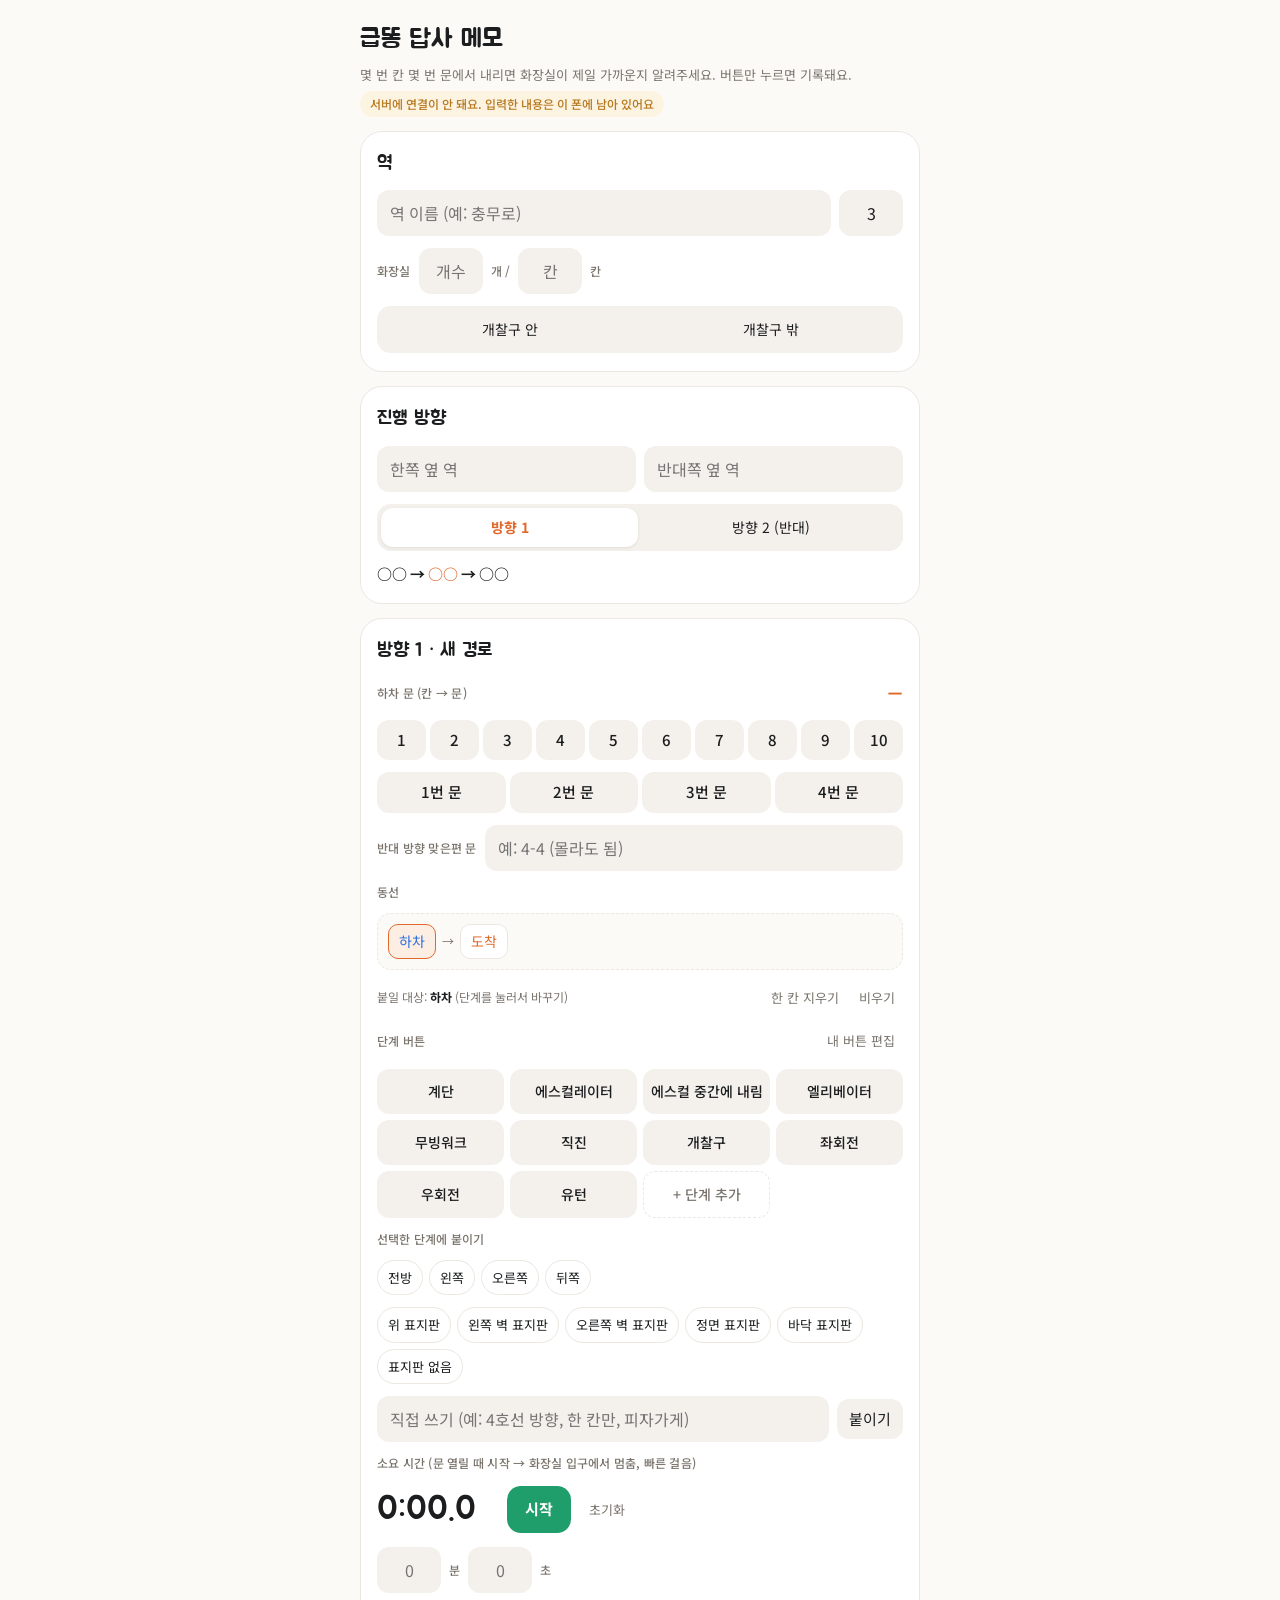
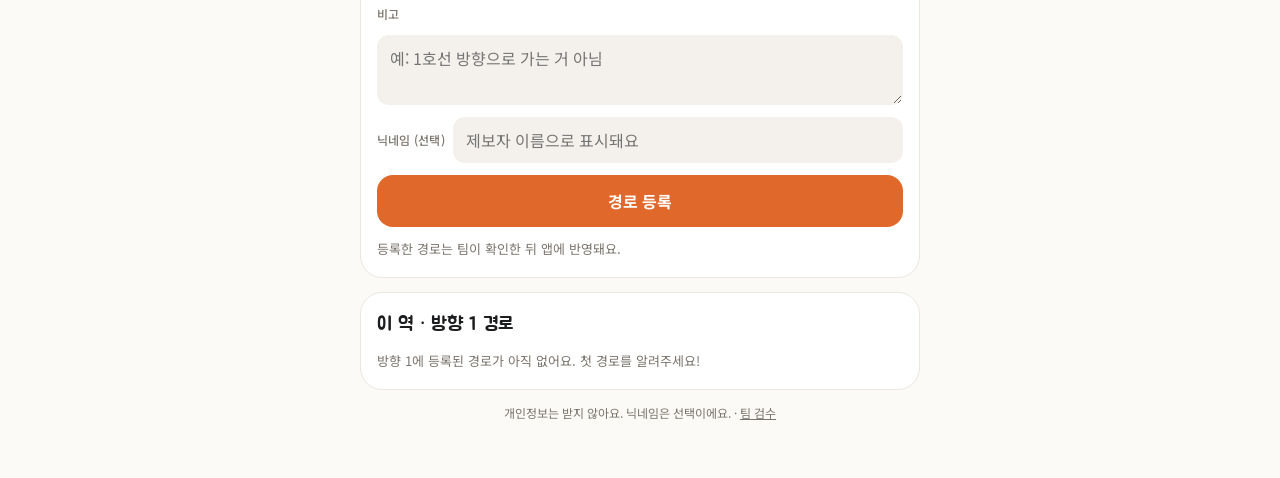
==== index.html @ c02d72fe "동선 처음·끝을 하차·도착으로 고정, 글 복사 기능 제거 Co-Authored-By: Claude Opus 5.5 <noreply@anthropic.com>" ====
<!doctype html>
<html lang="ko">
<head>
<meta charset="utf-8">
<meta name="viewport" content="width=device-width,initial-scale=1,viewport-fit=cover">
<title>급똥 답사 메모</title>
<meta name="description" content="지하철에서 몇 번 칸 몇 번 문으로 내리면 화장실이 제일 가까운지, 같이 기록해 주세요.">
<link rel="preconnect" href="https://fonts.googleapis.com">
<link rel="stylesheet" href="https://fonts.googleapis.com/css2?family=Jua&family=Noto+Sans+KR:wght@400;500;700&display=swap">
<link rel="stylesheet" href="style.css">
</head>
<body>
<div class="wrap">
  <header>
    <h1>급똥 답사 메모</h1>
    <p class="sub">몇 번 칸 몇 번 문에서 내리면 화장실이 제일 가까운지 알려주세요. 버튼만 누르면 기록돼요.</p>
    <span class="status" id="status">불러오는 중…</span>
  </header>

  <!-- 역 -->
  <section class="card">
    <h2>역</h2>
    <div class="known" id="known" hidden></div>
    <div class="row">
      <input id="station" class="grow" placeholder="역 이름 (예: 충무로)" autocomplete="off">
      <input id="line" class="num" inputmode="numeric" placeholder="호선">
    </div>
    <div class="row">
      <span class="label">화장실</span>
      <input id="toilets" class="num" inputmode="numeric" placeholder="개수">
      <span class="label">개 /</span>
      <input id="stalls" class="num" inputmode="numeric" placeholder="칸">
      <span class="label">칸</span>
    </div>
    <div class="seg" id="gate">
      <button data-v="개찰구 내부" aria-pressed="false">개찰구 안</button>
      <button data-v="개찰구 외부" aria-pressed="false">개찰구 밖</button>
    </div>
  </section>

  <!-- 방향 -->
  <section class="card">
    <h2>진행 방향</h2>
    <div class="row">
      <input id="prev" class="grow" placeholder="한쪽 옆 역" autocomplete="off">
      <input id="next" class="grow" placeholder="반대쪽 옆 역" autocomplete="off">
    </div>
    <div class="seg" id="dirSeg">
      <button data-d="0" aria-pressed="true">방향 1</button>
      <button data-d="1" aria-pressed="false">방향 2 (반대)</button>
    </div>
    <div class="dirline" id="dirLine"></div>
  </section>

  <!-- 경로 편집 -->
  <section class="card" id="editor">
    <h2 id="editorTitle">새 경로</h2>

    <div class="row between">
      <span class="label">하차 문 (칸 → 문)</span>
      <span class="door-out" id="doorOut">–</span>
    </div>
    <div class="pick" id="carPick"></div>
    <div class="pick doors" id="doorPick"></div>
    <div class="row">
      <span class="label">반대 방향 맞은편 문</span>
      <input id="opp" class="grow" placeholder="예: 4-4 (몰라도 됨)">
    </div>

    <div class="label">동선</div>
    <div class="strip" id="strip"></div>
    <div class="row between">
      <span class="target" id="target"></span>
      <span>
        <button class="ghost" id="undo">한 칸 지우기</button>
        <button class="ghost" id="clearSteps">비우기</button>
      </span>
    </div>

    <div class="row between">
      <span class="label">단계 버튼</span>
      <button class="ghost" id="editActs">내 버튼 편집</button>
    </div>
    <div class="acts" id="acts"></div>
    <div class="row" id="newActRow" hidden>
      <input id="newAct" class="grow" placeholder="새 단계 이름 (예: 환승통로, 지하상가)" maxlength="16">
      <button class="secondary" id="newActOk">추가</button>
      <button class="ghost" id="newActCancel">취소</button>
    </div>

    <div class="label">선택한 단계에 붙이기</div>
    <div class="mods" id="preMods"></div>
    <div class="mods" id="signMods"></div>
    <div class="row">
      <input id="custom" class="grow" placeholder="직접 쓰기 (예: 4호선 방향, 한 칸만, 피자가게)" maxlength="30">
      <button id="addCustom">붙이기</button>
    </div>

    <div class="label">소요 시간 (문 열릴 때 시작 → 화장실 입구에서 멈춤, 빠른 걸음)</div>
    <div class="watch">
      <span class="clock" id="clock">0:00.0</span>
      <button class="go" id="go">시작</button>
      <button class="ghost" id="resetWatch">초기화</button>
    </div>
    <div class="row">
      <input id="min" class="num" inputmode="numeric" placeholder="0"><span class="label">분</span>
      <input id="sec" class="num" inputmode="numeric" placeholder="0"><span class="label">초</span>
    </div>

    <div class="label">비고</div>
    <textarea id="note" maxlength="500" placeholder="예: 1호선 방향으로 가는 거 아님"></textarea>

    <div class="row">
      <span class="label">닉네임 (선택)</span>
      <input id="nickname" class="grow" maxlength="20" placeholder="제보자 이름으로 표시돼요">
    </div>
    <input id="website" class="hp" tabindex="-1" autocomplete="off" aria-hidden="true">

    <button class="primary" id="save">경로 등록</button>
    <p class="sub" id="saveHint">등록한 경로는 팀이 확인한 뒤 앱에 반영돼요.</p>
  </section>

  <!-- 이 역의 경로 -->
  <section class="card">
    <h2 id="savedTitle">이 역에 등록된 경로</h2>
    <div class="list" id="saved"></div>
  </section>

  <footer>
    개인정보는 받지 않아요. 닉네임은 선택이에요. · <a href="admin.html">팀 검수</a>
  </footer>
</div>
<div class="toast" id="toast" role="status"></div>

<script src="config.js"></script>
<script src="api.js"></script>
<script src="index.js"></script>
</body>
</html>
---- style.css ----
/* 밝은 단일 테마. 하차 = 파랑(시작), 도착 = 주황(끝) */
:root{
  --bg:#FBFAF7; --card:#FFFFFF; --fg:#1B1D1F; --muted:#7A746C; --line:#ECE7E0;
  --chip:#F4F1EC; --accent:#E0682A; --accent-soft:#FDEEE4; --start:#2F6FDB; --start-soft:#E8F0FD;
  --ok:#1F9D6B; --ok-soft:#E3F6EE; --warn:#B7791F; --warn-soft:#FDF3E1; --danger:#C0392B;
  --display:"Jua","Noto Sans KR",system-ui,sans-serif;
  --body:"Noto Sans KR",system-ui,-apple-system,"Apple SD Gothic Neo","Malgun Gothic",sans-serif;
  --r:22px; color-scheme:light;
}
*{box-sizing:border-box}
html{-webkit-text-size-adjust:100%}
body{margin:0;background:var(--bg);color:var(--fg);font-family:var(--body);font-size:15px;line-height:1.5;
  padding-inline:16px;padding-block:calc(16px + env(safe-area-inset-top,0px)) calc(56px + env(safe-area-inset-bottom,0px))}
[hidden]{display:none!important}
.wrap{max-width:560px;margin:0 auto;display:flex;flex-direction:column;gap:14px}
header{display:flex;flex-direction:column;gap:6px}
h1{font-family:var(--display);font-weight:400;font-size:26px;margin:4px 0 0;text-wrap:balance}
.sub{color:var(--muted);font-size:13px;margin:0}
.status{align-self:flex-start;font-size:12px;font-weight:500;border-radius:999px;padding:4px 10px;background:var(--chip);color:var(--muted)}
.status.ok{background:var(--ok-soft);color:var(--ok)}
.status.warn{background:var(--warn-soft);color:var(--warn)}
.status.team{background:var(--start-soft);color:var(--start)}
.card{background:var(--card);border:1px solid var(--line);border-radius:var(--r);padding:18px 16px;display:flex;flex-direction:column;gap:12px}
.card h2{font-family:var(--display);font-weight:400;font-size:19px;margin:0;display:flex;align-items:center;gap:8px;flex-wrap:wrap}
.label{font-size:12px;color:var(--muted);font-weight:500;letter-spacing:.02em}
.row{display:flex;gap:8px;flex-wrap:wrap;align-items:center}
.between{justify-content:space-between}
.grow{flex:1;min-width:0}
input,textarea{font:inherit;font-size:16px;color:var(--fg);background:var(--chip);border:1.5px solid transparent;border-radius:12px;
  padding:10px 12px;width:100%;min-width:0}
input:focus,textarea:focus{outline:none;border-color:var(--accent);background:var(--card)}
input.num{width:64px;text-align:center;font-variant-numeric:tabular-nums}
textarea{resize:vertical;min-height:44px}
button{font:inherit;color:var(--fg);background:var(--chip);border:0;border-radius:12px;padding:9px 12px;cursor:pointer;
  -webkit-tap-highlight-color:transparent;touch-action:manipulation}
button:focus-visible{outline:2px solid var(--accent);outline-offset:2px}
button:active{transform:scale(.97)}
button:disabled{opacity:.45;cursor:not-allowed}
.primary{background:var(--accent);color:#fff;font-weight:700;padding:14px;border-radius:16px;font-size:16px}
.secondary{background:var(--accent-soft);color:var(--accent);font-weight:700;padding:12px;border-radius:14px}
.ghost{background:transparent;color:var(--muted);padding:6px 8px;font-size:13px}
.danger{color:var(--danger);font-weight:700}
.seg{display:flex;background:var(--chip);border-radius:14px;padding:4px;gap:4px}
.seg button{flex:1;background:transparent;font-size:14px;padding:9px 6px}
.seg button[aria-pressed="true"]{background:var(--card);color:var(--accent);font-weight:700;box-shadow:0 1px 3px rgba(60,40,20,.1)}
.dirline{font-weight:700;font-size:15px}
.dirline b{color:var(--accent)}
.known{display:flex;gap:6px;overflow-x:auto;padding-bottom:2px}
.known button{flex:none;font-size:13px;padding:6px 12px;border-radius:999px;background:var(--card);border:1.5px solid var(--line)}
.known button.on{border-color:var(--accent);color:var(--accent)}
.pick{display:grid;grid-template-columns:repeat(10,1fr);gap:4px}
.pick.doors{grid-template-columns:repeat(4,1fr)}
.pick button{padding:9px 0;font-variant-numeric:tabular-nums;font-weight:500}
.pick button[aria-pressed="true"]{background:var(--accent);color:#fff}
.door-out{font-family:var(--display);font-size:30px;color:var(--accent);line-height:1;min-width:64px;text-align:right}
.strip{display:flex;flex-wrap:wrap;gap:6px;align-items:center;min-height:48px;padding:10px;background:var(--bg);border:1px dashed var(--line);border-radius:14px}
.strip .empty{color:var(--muted);font-size:13px}
.step{background:var(--card);border:1.5px solid var(--line);border-radius:10px;padding:6px 10px;font-size:14px;text-align:left}
.step[aria-pressed="true"]{border-color:var(--accent);background:var(--accent-soft)}
.step.s-start{color:var(--start)} .step.s-end{color:var(--accent)}
.step small{color:var(--accent);font-size:12px}
.arrow{color:var(--muted);font-size:12px}
.acts{display:grid;grid-template-columns:repeat(4,1fr);gap:6px}
.acts button{padding:12px 4px;font-size:14px;font-weight:500;position:relative;word-break:keep-all}
.acts .start{background:var(--start);color:#fff;font-weight:700}
.acts .end{background:var(--accent);color:#fff;font-weight:700}
.acts .custom{background:var(--card);border:1.5px solid var(--line)}
.acts .add{background:transparent;border:1.5px dashed var(--line);color:var(--muted)}
.acts .x{position:absolute;top:-6px;right:-6px;width:22px;height:22px;border-radius:50%;background:var(--fg);color:#fff;
  font-size:12px;line-height:22px;padding:0;display:none}
.acts.editing .x{display:block}
.mods{display:flex;flex-wrap:wrap;gap:6px}
.mods button{font-size:13px;padding:7px 10px;border-radius:999px;background:var(--card);border:1.5px solid var(--line)}
.mods button.on{border-color:var(--accent);color:var(--accent);background:var(--accent-soft)}
.target{font-size:12px;color:var(--muted)}
.target b{color:var(--fg)}
.watch{display:flex;align-items:center;gap:10px;flex-wrap:wrap}
.clock{font-family:var(--display);font-size:34px;font-variant-numeric:tabular-nums;min-width:120px}
.watch .go{background:var(--ok);color:#fff;font-weight:700;padding:12px 18px;border-radius:14px}
.watch .go.run{background:var(--accent)}
.list{display:flex;flex-direction:column;gap:8px}
.item{border:1.5px solid var(--line);border-radius:14px;padding:10px 12px;display:flex;gap:6px;align-items:flex-start;flex-wrap:wrap}
.item .t{flex:1;min-width:0;font-size:13px;white-space:pre-wrap;word-break:keep-all;overflow-wrap:anywhere}
.item .t strong{font-size:14px}
.item .meta{color:var(--muted);font-size:12px}
.item .actions{display:flex;gap:6px;width:100%;justify-content:flex-end}
.pill{font-size:11px;border-radius:999px;padding:2px 8px;background:var(--chip);color:var(--muted);font-weight:500}
.pill.pending{background:var(--warn-soft);color:var(--warn)}
.pill.team{background:var(--start-soft);color:var(--start)}
pre.out{margin:0;background:var(--bg);border:1px solid var(--line);border-radius:14px;padding:12px;font-family:var(--body);font-size:13px;
  white-space:pre-wrap;overflow-wrap:anywhere;max-height:320px;overflow:auto}
.stats{display:grid;grid-template-columns:repeat(3,1fr);gap:8px}
.stat{background:var(--bg);border-radius:14px;padding:10px;text-align:center}
.stat b{display:block;font-family:var(--display);font-size:24px;font-weight:400;color:var(--accent);font-variant-numeric:tabular-nums}
.stat span{font-size:12px;color:var(--muted)}
.btns{display:grid;grid-template-columns:1fr 1fr;gap:8px}
.hp{position:absolute;left:-9999px;width:1px;height:1px;opacity:0}
.toast{position:fixed;left:50%;bottom:calc(20px + env(safe-area-inset-bottom,0px));transform:translateX(-50%);
  background:var(--fg);color:#fff;padding:10px 16px;border-radius:999px;font-size:14px;opacity:0;transition:opacity .2s;pointer-events:none;max-width:90vw;text-align:center}
.toast.show{opacity:1}
footer{color:var(--muted);font-size:12px;text-align:center}
footer a{color:var(--muted)}
@media (max-width:380px){.acts{grid-template-columns:repeat(3,1fr)}.pick{grid-template-columns:repeat(5,1fr)}}
@media (prefers-reduced-motion: reduce){*{transition:none!important}button:active{transform:none}}
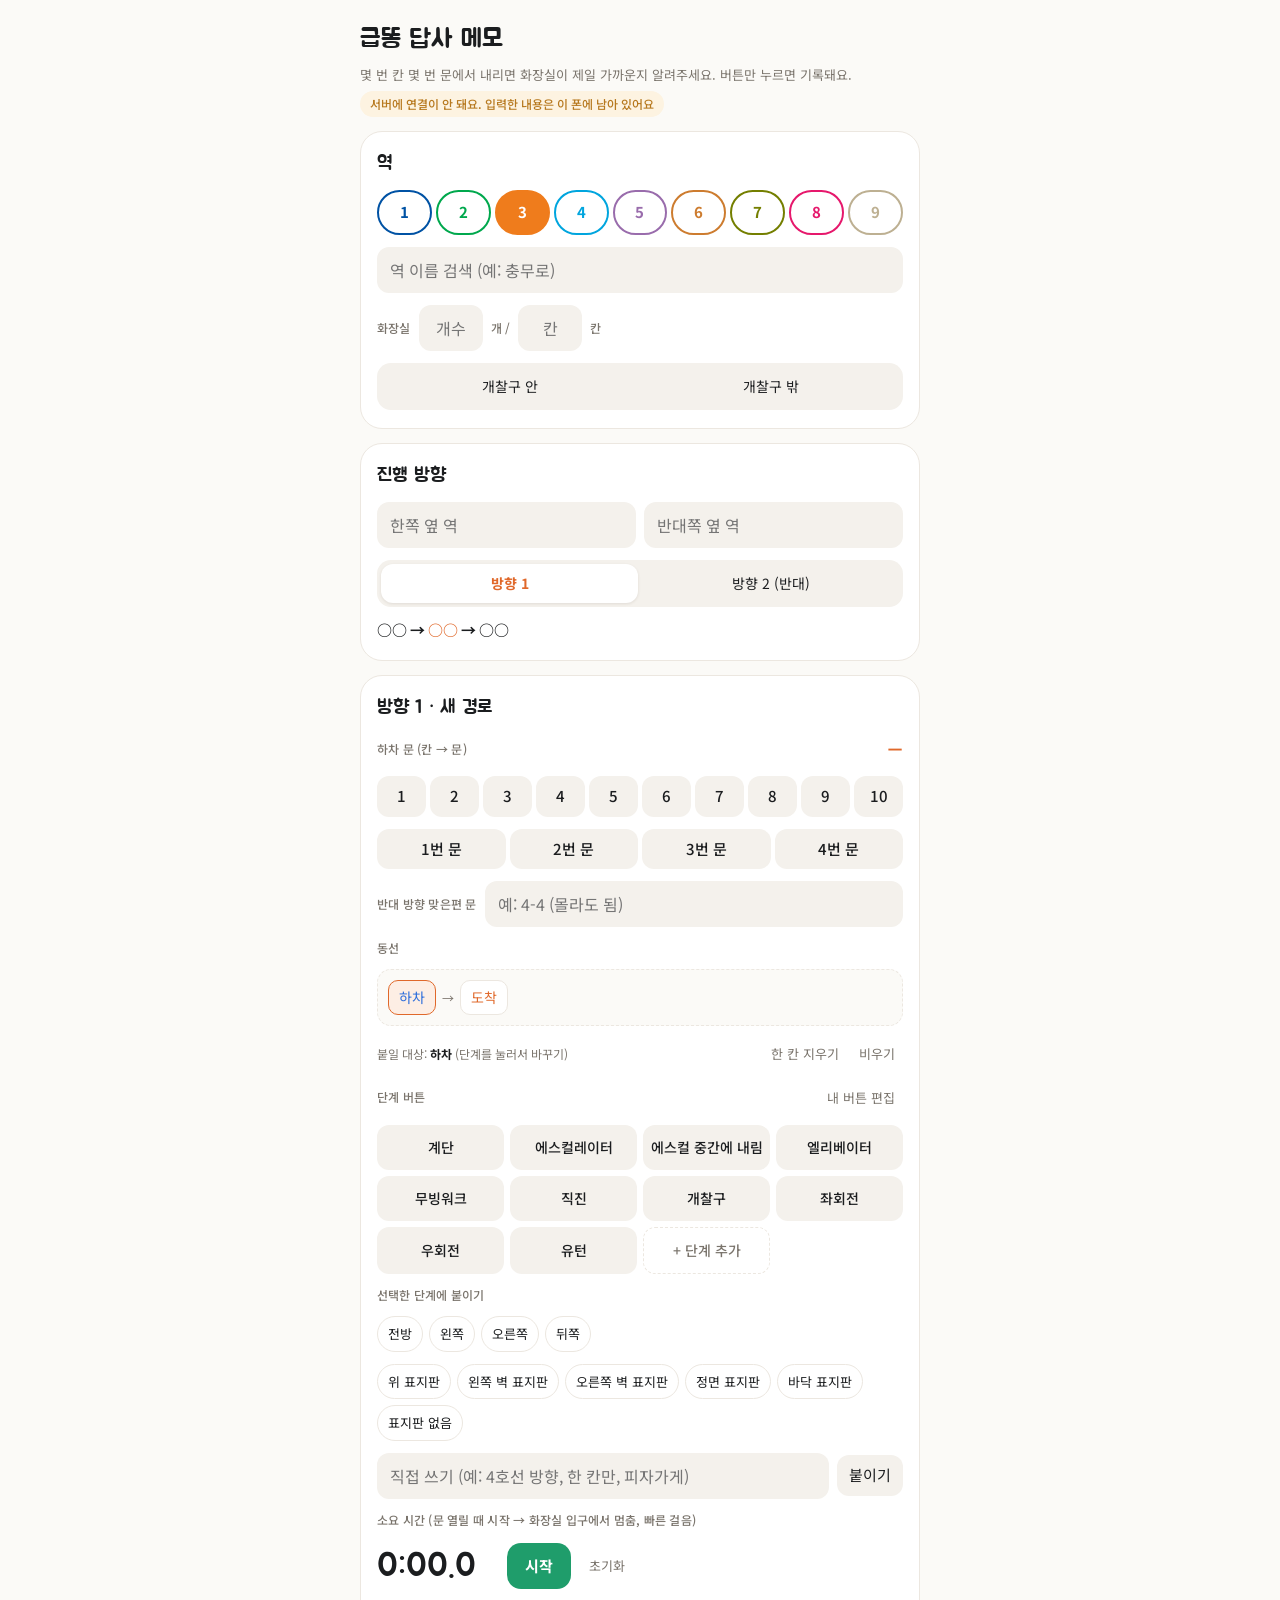
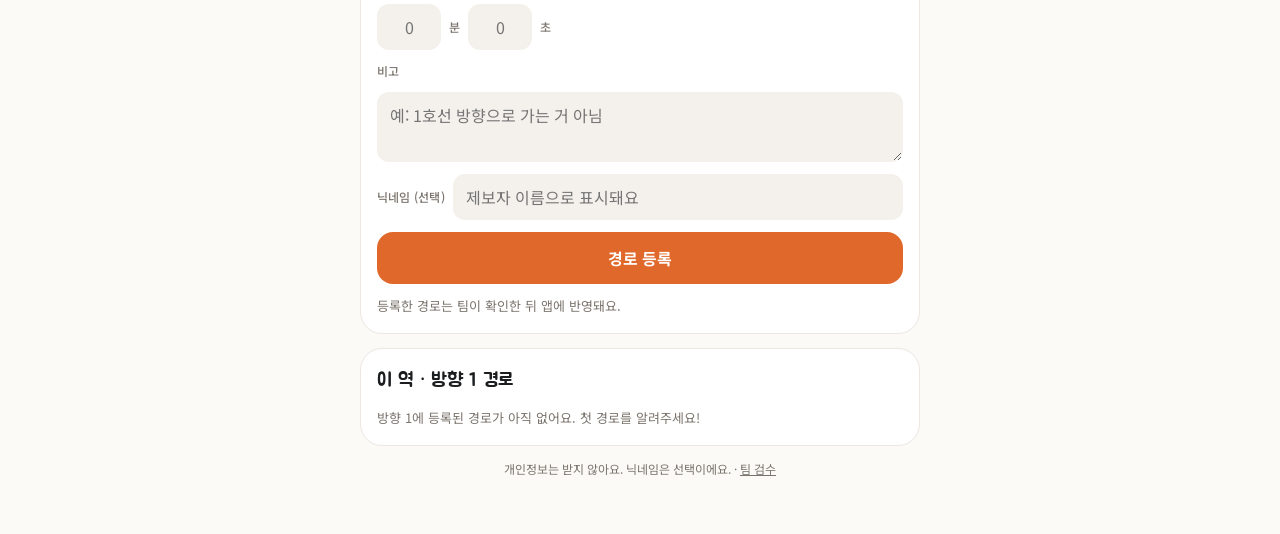
==== commit a5587544: "공공데이터 연결: 호선·역 선택, 양옆 역 자동, 호선별 칸 수, 화장실 정보 미리 채우기 Co-Authored-By: Claude Opus 5.5 <noreply@anthropi" ====
--- a/index.html
+++ b/index.html
@@ -7,7 +7,7 @@
 <meta name="description" content="지하철에서 몇 번 칸 몇 번 문으로 내리면 화장실이 제일 가까운지, 같이 기록해 주세요.">
 <link rel="preconnect" href="https://fonts.googleapis.com">
 <link rel="stylesheet" href="https://fonts.googleapis.com/css2?family=Jua&family=Noto+Sans+KR:wght@400;500;700&display=swap">
-<link rel="stylesheet" href="style.css">
+<link rel="stylesheet" href="style.css?v=2">
 </head>
 <body>
 <div class="wrap">
@@ -21,10 +21,10 @@
   <section class="card">
     <h2>역</h2>
     <div class="known" id="known" hidden></div>
-    <div class="row">
-      <input id="station" class="grow" placeholder="역 이름 (예: 충무로)" autocomplete="off">
-      <input id="line" class="num" inputmode="numeric" placeholder="호선">
-    </div>
+    <div class="lines" id="linePick"></div>
+    <input id="station" list="stationList" placeholder="역 이름 검색 (예: 충무로)" autocomplete="off">
+    <datalist id="stationList"></datalist>
+    <div class="list" id="pubToilets" hidden></div>
     <div class="row">
       <span class="label">화장실</span>
       <input id="toilets" class="num" inputmode="numeric" placeholder="개수">
@@ -41,7 +41,11 @@
   <!-- 방향 -->
   <section class="card">
     <h2>진행 방향</h2>
-    <div class="row">
+    <div class="row" id="nbRow" hidden>
+      <span class="label">갈림길이라 양옆 역을 골라줘</span>
+      <div class="mods" id="nbPick"></div>
+    </div>
+    <div class="row" id="manualDir">
       <input id="prev" class="grow" placeholder="한쪽 옆 역" autocomplete="off">
       <input id="next" class="grow" placeholder="반대쪽 옆 역" autocomplete="off">
     </div>
@@ -133,7 +137,7 @@
 <div class="toast" id="toast" role="status"></div>
 
 <script src="config.js"></script>
-<script src="api.js"></script>
-<script src="index.js"></script>
+<script src="api.js?v=2"></script>
+<script src="index.js?v=2"></script>
 </body>
 </html>
--- a/style.css
+++ b/style.css
@@ -48,6 +48,12 @@
 .known{display:flex;gap:6px;overflow-x:auto;padding-bottom:2px}
 .known button{flex:none;font-size:13px;padding:6px 12px;border-radius:999px;background:var(--card);border:1.5px solid var(--line)}
 .known button.on{border-color:var(--accent);color:var(--accent)}
+.lines{display:grid;grid-template-columns:repeat(9,1fr);gap:4px}
+.lines button{padding:9px 0;font-weight:700;border:2px solid var(--lc);background:var(--card);color:var(--lc);border-radius:999px;font-variant-numeric:tabular-nums}
+.lines button[aria-pressed="true"]{background:var(--lc);color:#fff}
+.ptoilet{text-align:left;background:var(--bg);border:1.5px solid var(--line);border-radius:14px;padding:10px 12px;font-size:13px;line-height:1.45}
+.ptoilet b{font-size:14px}
+.ptoilet .src{color:var(--muted);font-size:11px}
 .pick{display:grid;grid-template-columns:repeat(10,1fr);gap:4px}
 .pick.doors{grid-template-columns:repeat(4,1fr)}
 .pick button{padding:9px 0;font-variant-numeric:tabular-nums;font-weight:500}
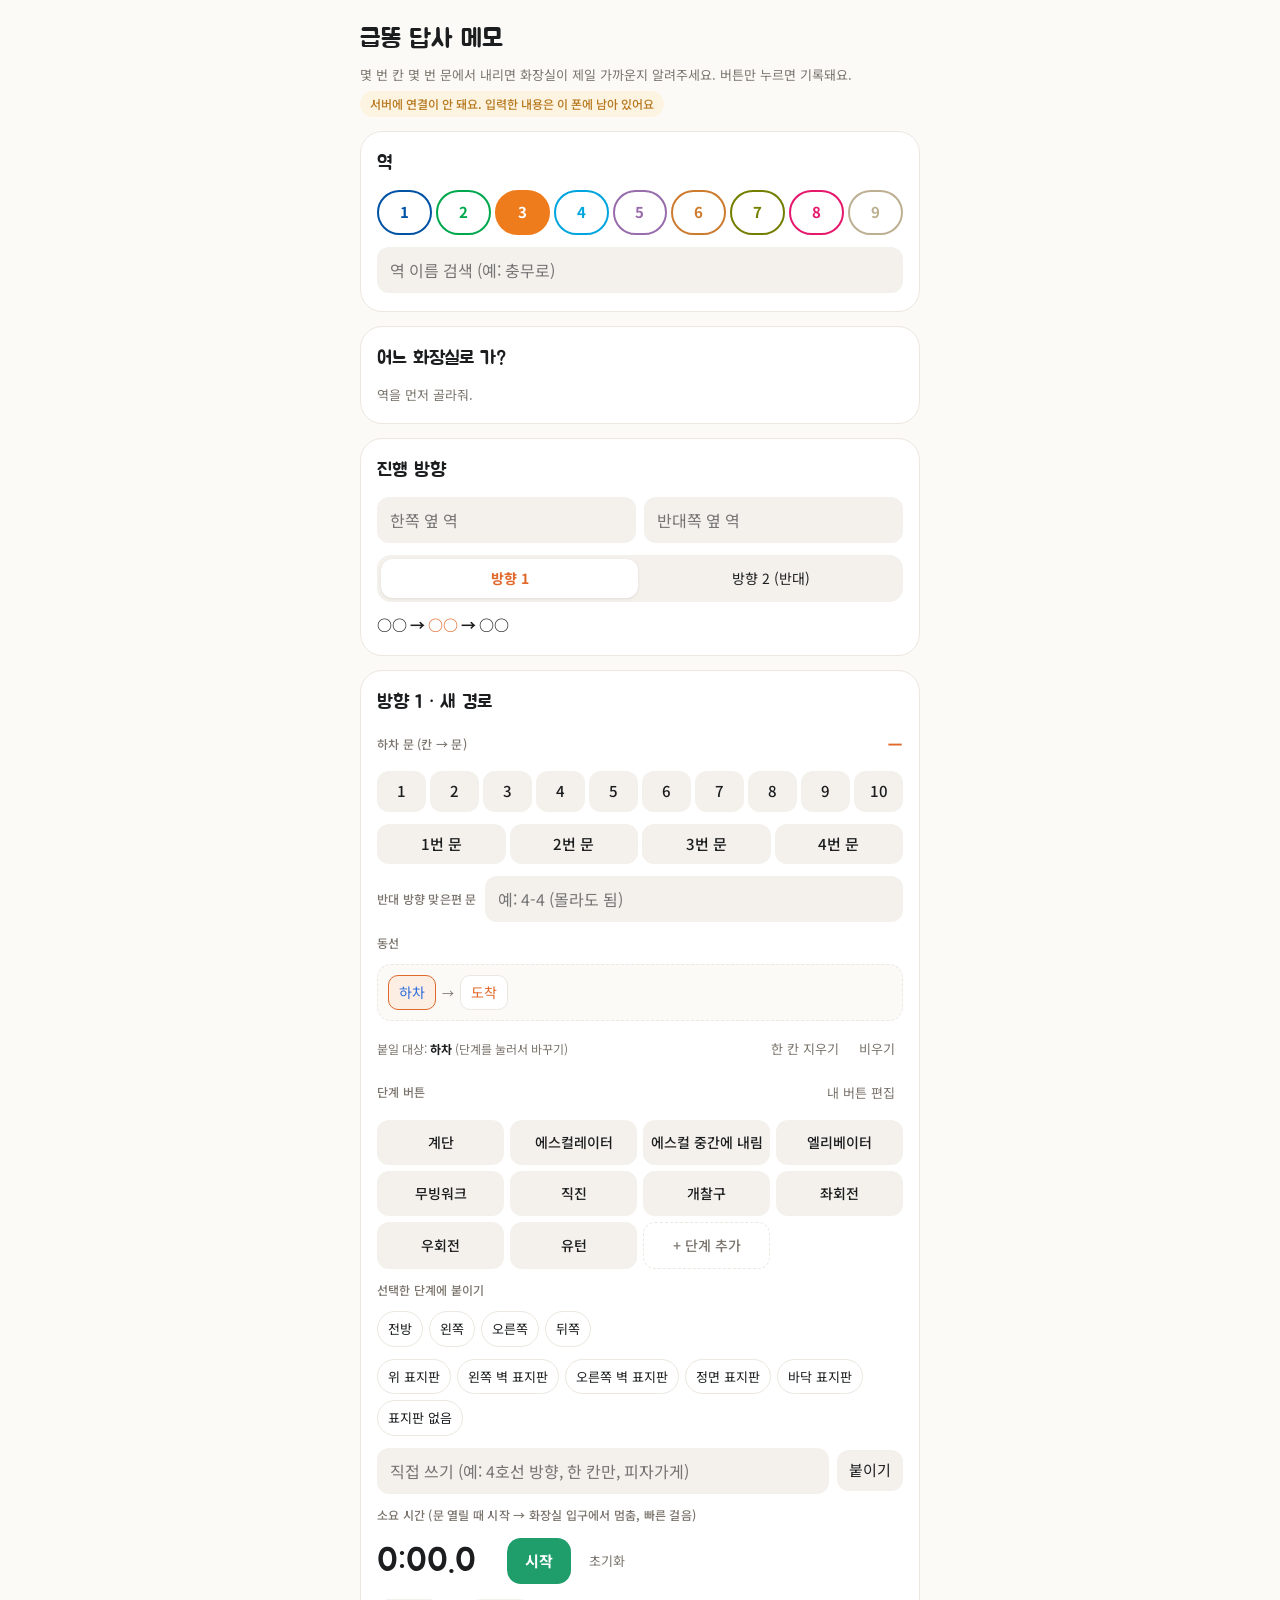
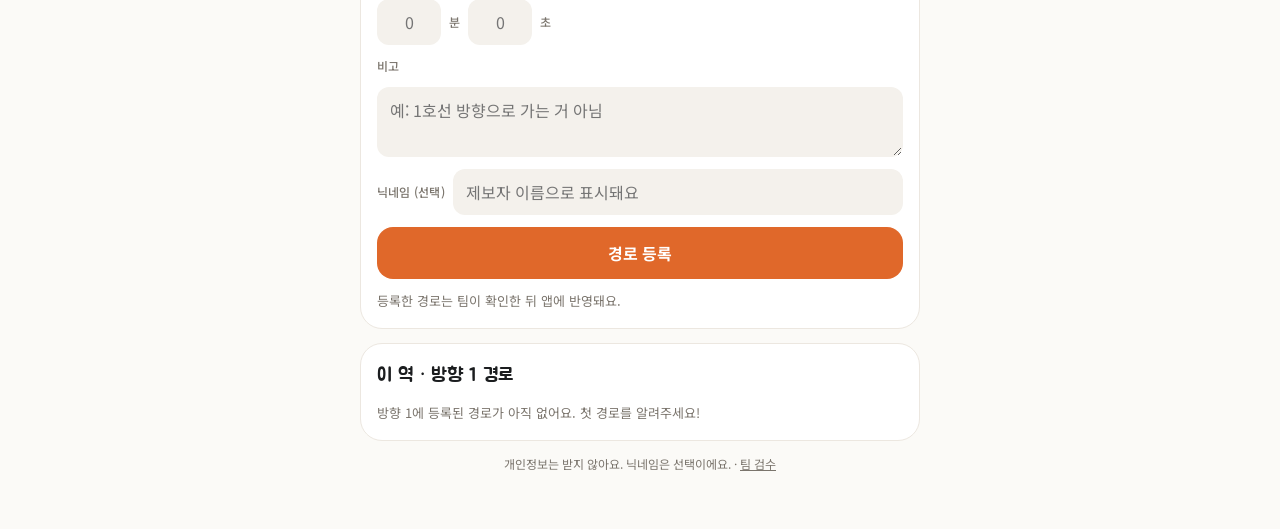
==== commit e156afe4: "경로가 목적지 화장실을 가리키도록 변경 (toilets 테이블), 등록된 역 칩·화장실 입력칸 제거 Co-Authored-By: Claude Opus 5.5 <noreply@ant" ====
--- a/index.html
+++ b/index.html
@@ -7,7 +7,7 @@
 <meta name="description" content="지하철에서 몇 번 칸 몇 번 문으로 내리면 화장실이 제일 가까운지, 같이 기록해 주세요.">
 <link rel="preconnect" href="https://fonts.googleapis.com">
 <link rel="stylesheet" href="https://fonts.googleapis.com/css2?family=Jua&family=Noto+Sans+KR:wght@400;500;700&display=swap">
-<link rel="stylesheet" href="style.css?v=2">
+<link rel="stylesheet" href="style.css?v=3">
 </head>
 <body>
 <div class="wrap">
@@ -20,21 +20,26 @@
   <!-- 역 -->
   <section class="card">
     <h2>역</h2>
-    <div class="known" id="known" hidden></div>
     <div class="lines" id="linePick"></div>
     <input id="station" list="stationList" placeholder="역 이름 검색 (예: 충무로)" autocomplete="off">
     <datalist id="stationList"></datalist>
-    <div class="list" id="pubToilets" hidden></div>
-    <div class="row">
-      <span class="label">화장실</span>
-      <input id="toilets" class="num" inputmode="numeric" placeholder="개수">
-      <span class="label">개 /</span>
-      <input id="stalls" class="num" inputmode="numeric" placeholder="칸">
-      <span class="label">칸</span>
-    </div>
-    <div class="seg" id="gate">
-      <button data-v="개찰구 내부" aria-pressed="false">개찰구 안</button>
-      <button data-v="개찰구 외부" aria-pressed="false">개찰구 밖</button>
+  </section>
+
+  <!-- 목적지 화장실 -->
+  <section class="card">
+    <h2>어느 화장실로 가?</h2>
+    <div class="list" id="toiletPick"></div>
+    <div id="customToilet" class="list" hidden>
+      <div class="seg" id="cGate">
+        <button data-v="개찰구 내부" aria-pressed="false">개찰구 안</button>
+        <button data-v="개찰구 외부" aria-pressed="false">개찰구 밖</button>
+      </div>
+      <input id="cDetail" maxlength="100" placeholder="위치 (예: 지하1층 2번 출구 쪽)">
+      <div class="row">
+        <span class="label">남자 대변기</span>
+        <input id="cStalls" class="num" inputmode="numeric" placeholder="칸">
+        <span class="label">칸 (몰라도 됨)</span>
+      </div>
     </div>
   </section>
 
@@ -137,7 +142,7 @@
 <div class="toast" id="toast" role="status"></div>
 
 <script src="config.js"></script>
-<script src="api.js?v=2"></script>
-<script src="index.js?v=2"></script>
+<script src="api.js?v=3"></script>
+<script src="index.js?v=3"></script>
 </body>
 </html>
--- a/style.css
+++ b/style.css
@@ -53,6 +53,7 @@
 .lines button[aria-pressed="true"]{background:var(--lc);color:#fff}
 .ptoilet{text-align:left;background:var(--bg);border:1.5px solid var(--line);border-radius:14px;padding:10px 12px;font-size:13px;line-height:1.45}
 .ptoilet b{font-size:14px}
+.ptoilet[aria-pressed="true"]{border-color:var(--accent);background:var(--accent-soft)}
 .ptoilet .src{color:var(--muted);font-size:11px}
 .pick{display:grid;grid-template-columns:repeat(10,1fr);gap:4px}
 .pick.doors{grid-template-columns:repeat(4,1fr)}
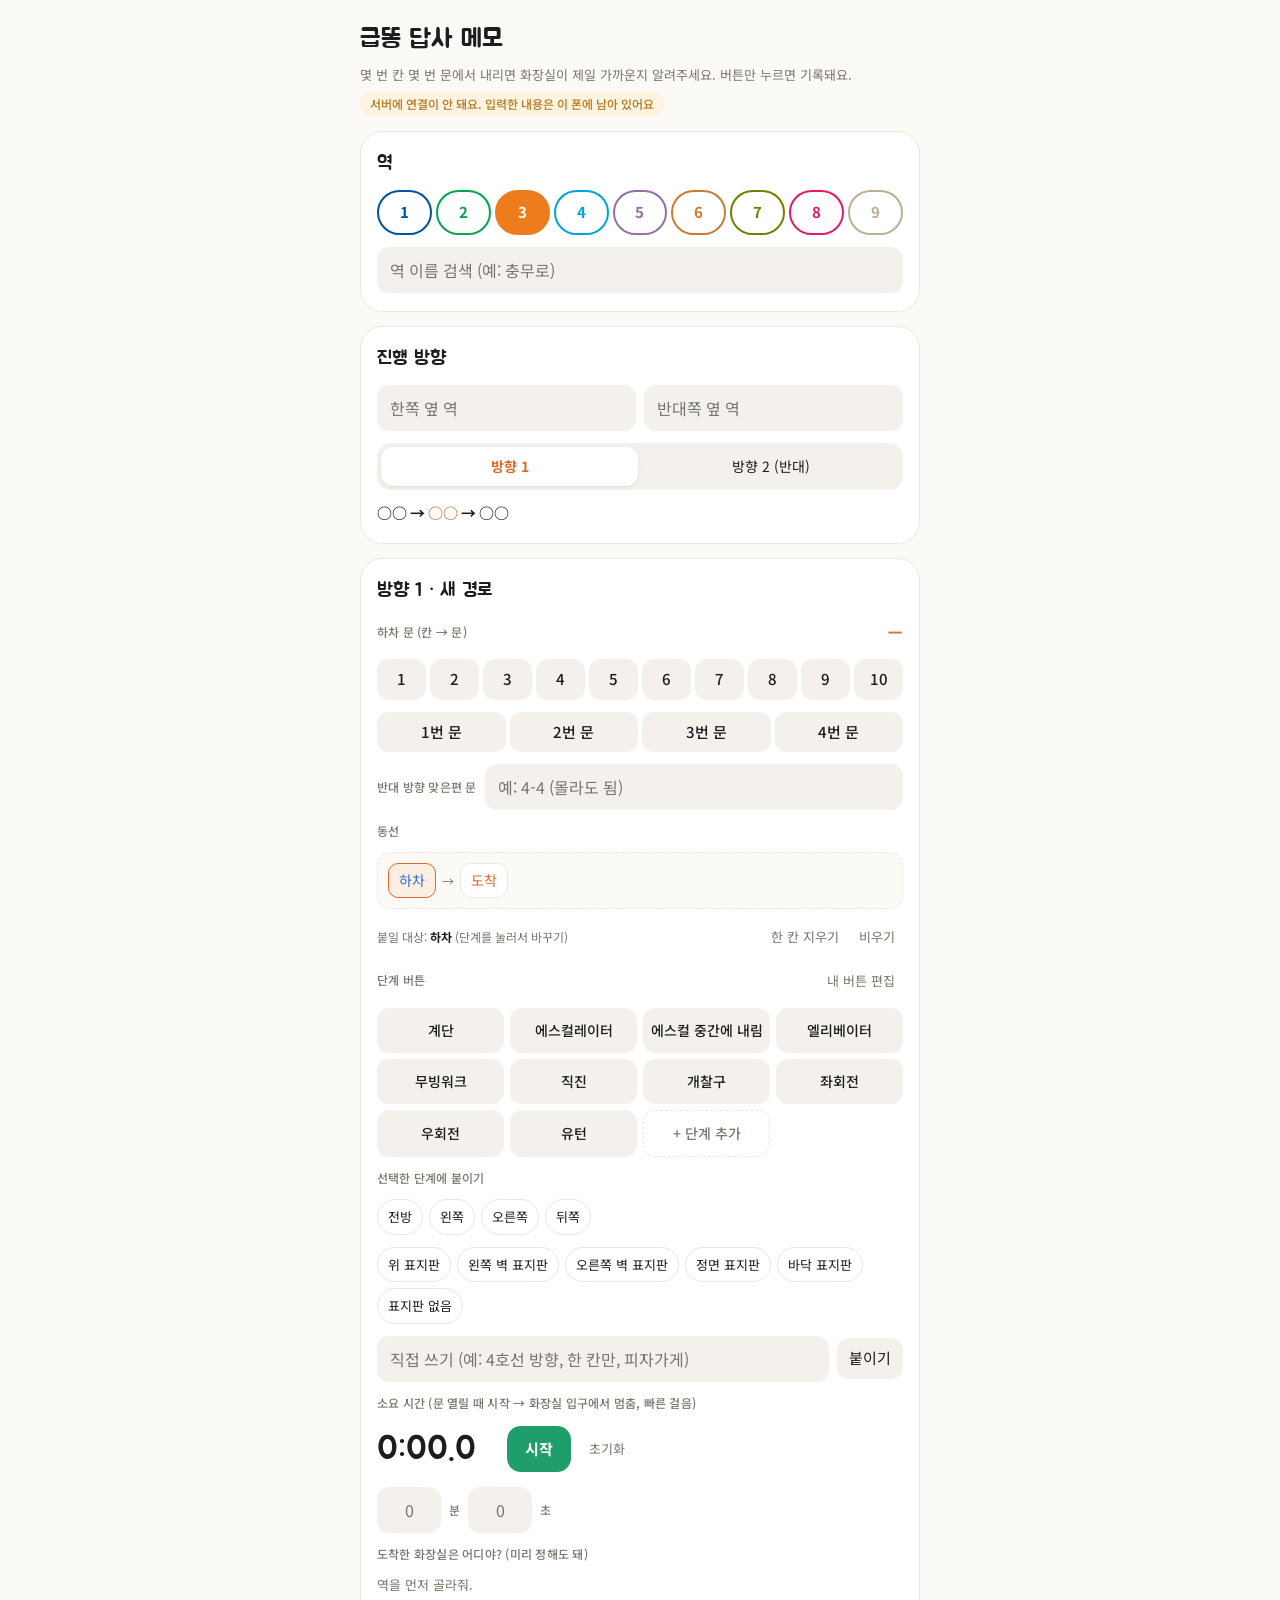
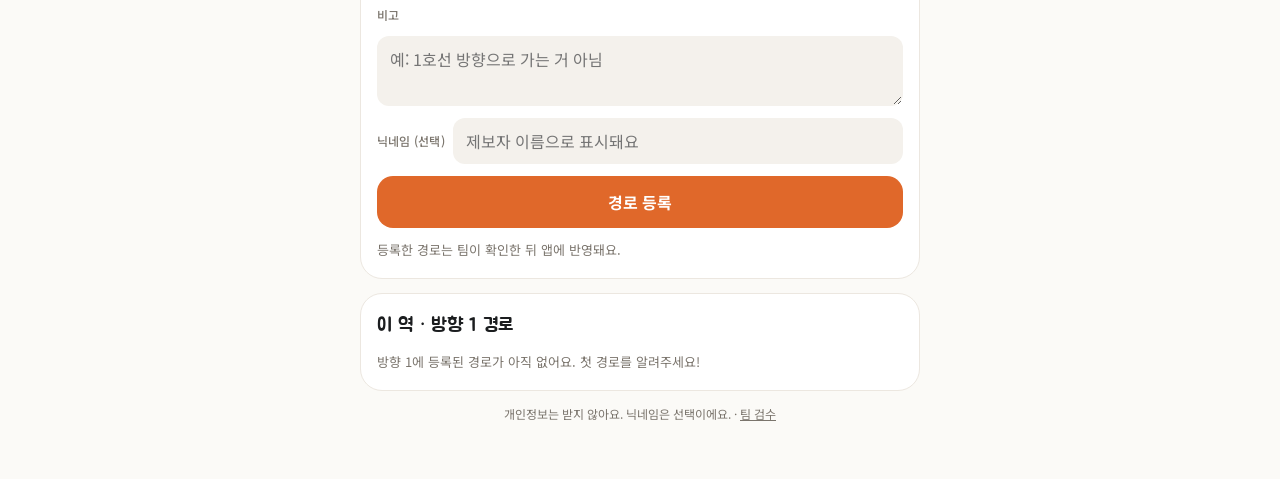
==== commit 8df2430e: "화장실 선택을 동선 뒤로 이동 ("도착한 화장실은 어디야?") Co-Authored-By: Claude Opus 5.5 <noreply@anthropic.com>" ====
--- a/index.html
+++ b/index.html
@@ -7,7 +7,7 @@
 <meta name="description" content="지하철에서 몇 번 칸 몇 번 문으로 내리면 화장실이 제일 가까운지, 같이 기록해 주세요.">
 <link rel="preconnect" href="https://fonts.googleapis.com">
 <link rel="stylesheet" href="https://fonts.googleapis.com/css2?family=Jua&family=Noto+Sans+KR:wght@400;500;700&display=swap">
-<link rel="stylesheet" href="style.css?v=3">
+<link rel="stylesheet" href="style.css?v=4">
 </head>
 <body>
 <div class="wrap">
@@ -23,24 +23,6 @@
     <div class="lines" id="linePick"></div>
     <input id="station" list="stationList" placeholder="역 이름 검색 (예: 충무로)" autocomplete="off">
     <datalist id="stationList"></datalist>
-  </section>
-
-  <!-- 목적지 화장실 -->
-  <section class="card">
-    <h2>어느 화장실로 가?</h2>
-    <div class="list" id="toiletPick"></div>
-    <div id="customToilet" class="list" hidden>
-      <div class="seg" id="cGate">
-        <button data-v="개찰구 내부" aria-pressed="false">개찰구 안</button>
-        <button data-v="개찰구 외부" aria-pressed="false">개찰구 밖</button>
-      </div>
-      <input id="cDetail" maxlength="100" placeholder="위치 (예: 지하1층 2번 출구 쪽)">
-      <div class="row">
-        <span class="label">남자 대변기</span>
-        <input id="cStalls" class="num" inputmode="numeric" placeholder="칸">
-        <span class="label">칸 (몰라도 됨)</span>
-      </div>
-    </div>
   </section>
 
   <!-- 방향 -->
@@ -116,6 +98,21 @@
       <input id="sec" class="num" inputmode="numeric" placeholder="0"><span class="label">초</span>
     </div>
 
+    <div class="label">도착한 화장실은 어디야? (미리 정해도 돼)</div>
+    <div class="list" id="toiletPick"></div>
+    <div id="customToilet" class="list" hidden>
+      <div class="seg" id="cGate">
+        <button data-v="개찰구 내부" aria-pressed="false">개찰구 안</button>
+        <button data-v="개찰구 외부" aria-pressed="false">개찰구 밖</button>
+      </div>
+      <input id="cDetail" maxlength="100" placeholder="위치 (예: 지하1층 2번 출구 쪽)">
+      <div class="row">
+        <span class="label">남자 대변기</span>
+        <input id="cStalls" class="num" inputmode="numeric" placeholder="칸">
+        <span class="label">칸 (몰라도 됨)</span>
+      </div>
+    </div>
+
     <div class="label">비고</div>
     <textarea id="note" maxlength="500" placeholder="예: 1호선 방향으로 가는 거 아님"></textarea>
 
@@ -142,7 +139,7 @@
 <div class="toast" id="toast" role="status"></div>
 
 <script src="config.js"></script>
-<script src="api.js?v=3"></script>
-<script src="index.js?v=3"></script>
+<script src="api.js?v=4"></script>
+<script src="index.js?v=4"></script>
 </body>
 </html>
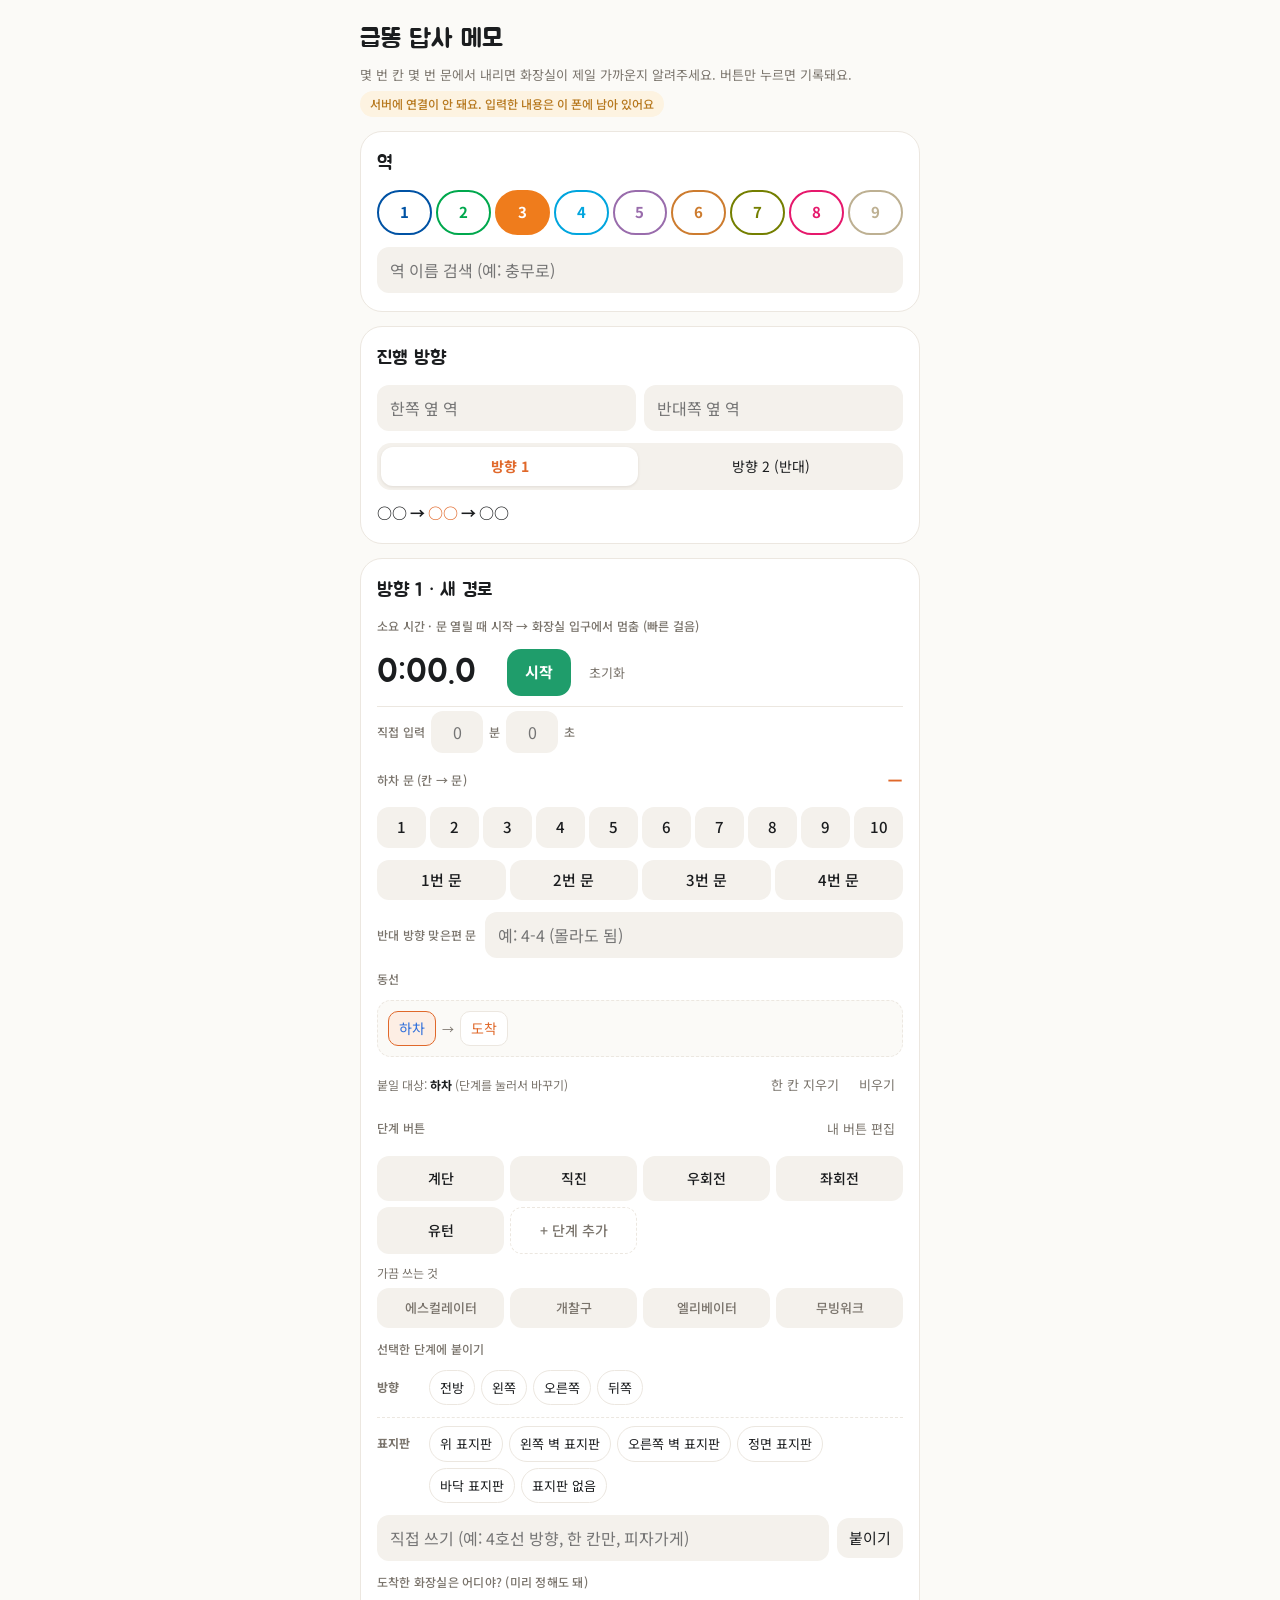
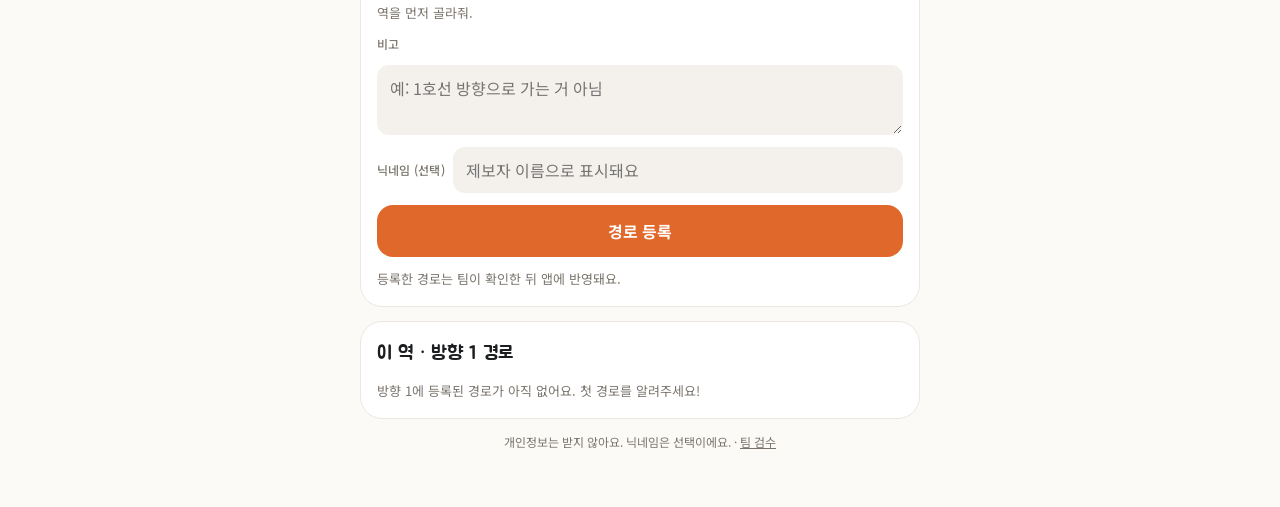
==== commit 7a2ea3b0: "타이머를 경로 입력 맨 위로(스크롤해도 고정), 단계 버튼 우선순위 정리, 방향/표지판 구분 Co-Authored-By: Claude Opus 5.5 <noreply@anthrop" ====
--- a/index.html
+++ b/index.html
@@ -7,7 +7,7 @@
 <meta name="description" content="지하철에서 몇 번 칸 몇 번 문으로 내리면 화장실이 제일 가까운지, 같이 기록해 주세요.">
 <link rel="preconnect" href="https://fonts.googleapis.com">
 <link rel="stylesheet" href="https://fonts.googleapis.com/css2?family=Jua&family=Noto+Sans+KR:wght@400;500;700&display=swap">
-<link rel="stylesheet" href="style.css?v=4">
+<link rel="stylesheet" href="style.css?v=5">
 </head>
 <body>
 <div class="wrap">
@@ -47,6 +47,18 @@
   <section class="card" id="editor">
     <h2 id="editorTitle">새 경로</h2>
 
+    <div class="label">소요 시간 · 문 열릴 때 시작 → 화장실 입구에서 멈춤 (빠른 걸음)</div>
+    <div class="watch sticky">
+      <span class="clock" id="clock">0:00.0</span>
+      <button class="go" id="go">시작</button>
+      <button class="ghost" id="resetWatch">초기화</button>
+    </div>
+    <div class="row manual-time">
+      <span class="label">직접 입력</span>
+      <input id="min" class="num" inputmode="numeric" placeholder="0"><span class="label">분</span>
+      <input id="sec" class="num" inputmode="numeric" placeholder="0"><span class="label">초</span>
+    </div>
+
     <div class="row between">
       <span class="label">하차 문 (칸 → 문)</span>
       <span class="door-out" id="doorOut">–</span>
@@ -80,22 +92,11 @@
     </div>
 
     <div class="label">선택한 단계에 붙이기</div>
-    <div class="mods" id="preMods"></div>
-    <div class="mods" id="signMods"></div>
+    <div class="modgroup"><span class="modtag">방향</span><div class="mods" id="preMods"></div></div>
+    <div class="modgroup"><span class="modtag">표지판</span><div class="mods" id="signMods"></div></div>
     <div class="row">
       <input id="custom" class="grow" placeholder="직접 쓰기 (예: 4호선 방향, 한 칸만, 피자가게)" maxlength="30">
       <button id="addCustom">붙이기</button>
-    </div>
-
-    <div class="label">소요 시간 (문 열릴 때 시작 → 화장실 입구에서 멈춤, 빠른 걸음)</div>
-    <div class="watch">
-      <span class="clock" id="clock">0:00.0</span>
-      <button class="go" id="go">시작</button>
-      <button class="ghost" id="resetWatch">초기화</button>
-    </div>
-    <div class="row">
-      <input id="min" class="num" inputmode="numeric" placeholder="0"><span class="label">분</span>
-      <input id="sec" class="num" inputmode="numeric" placeholder="0"><span class="label">초</span>
     </div>
 
     <div class="label">도착한 화장실은 어디야? (미리 정해도 돼)</div>
@@ -139,7 +140,7 @@
 <div class="toast" id="toast" role="status"></div>
 
 <script src="config.js"></script>
-<script src="api.js?v=4"></script>
-<script src="index.js?v=4"></script>
+<script src="api.js?v=5"></script>
+<script src="index.js?v=5"></script>
 </body>
 </html>
--- a/style.css
+++ b/style.css
@@ -85,6 +85,15 @@
 .clock{font-family:var(--display);font-size:34px;font-variant-numeric:tabular-nums;min-width:120px}
 .watch .go{background:var(--ok);color:#fff;font-weight:700;padding:12px 18px;border-radius:14px}
 .watch .go.run{background:var(--accent)}
+.watch.sticky{position:sticky;top:env(safe-area-inset-top,0px);z-index:5;background:var(--card);padding-block:8px;margin-block:-8px;border-bottom:1px solid var(--line)}
+.manual-time{gap:6px}
+.manual-time input.num{width:52px;padding:8px 6px}
+.modgroup{display:flex;gap:8px;align-items:flex-start}
+.modtag{flex:none;width:44px;font-size:12px;font-weight:700;color:var(--muted);padding-top:8px}
+.modgroup .mods{flex:1;min-width:0}
+.modgroup + .modgroup{border-top:1px dashed var(--line);padding-top:8px}
+.acts .sep{grid-column:1/-1;font-size:12px;color:var(--muted);padding-top:4px}
+.acts .minor{font-size:13px;padding:10px 4px;color:var(--muted)}
 .list{display:flex;flex-direction:column;gap:8px}
 .item{border:1.5px solid var(--line);border-radius:14px;padding:10px 12px;display:flex;gap:6px;align-items:flex-start;flex-wrap:wrap}
 .item .t{flex:1;min-width:0;font-size:13px;white-space:pre-wrap;word-break:keep-all;overflow-wrap:anywhere}
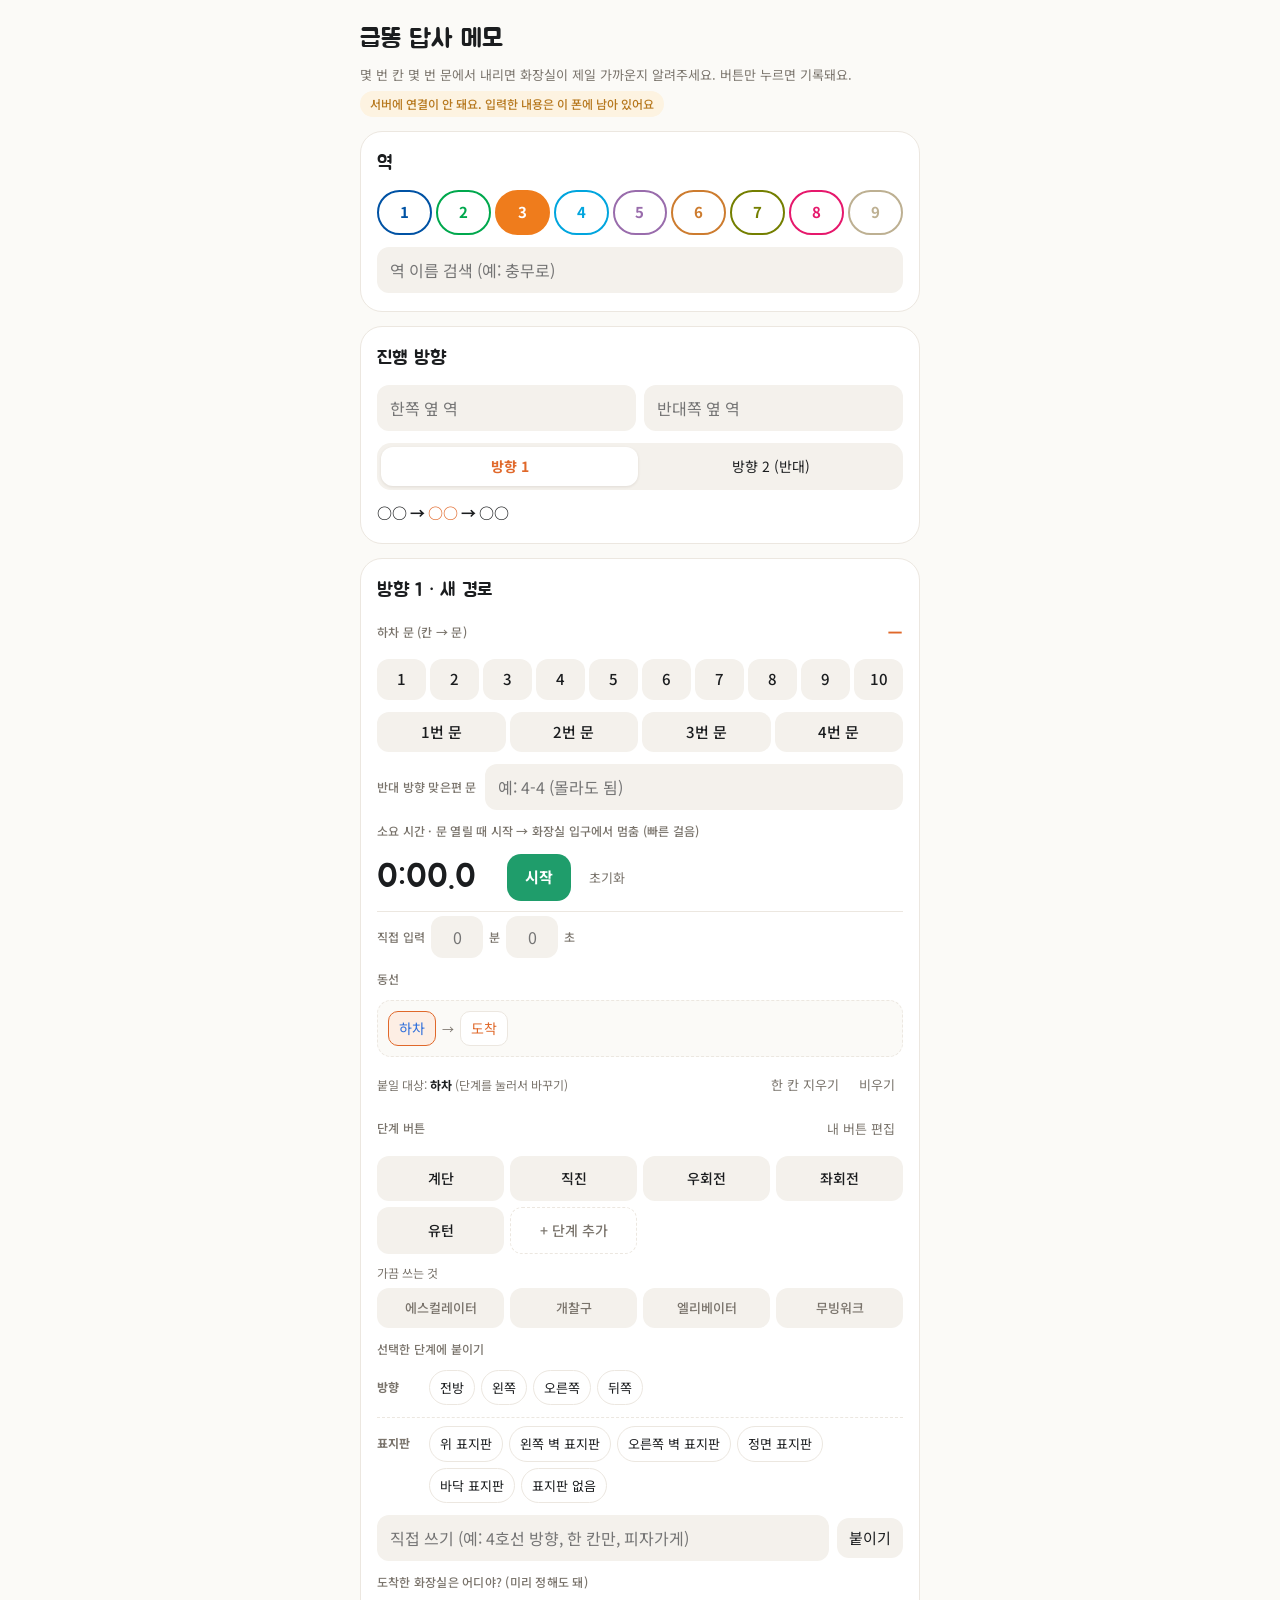
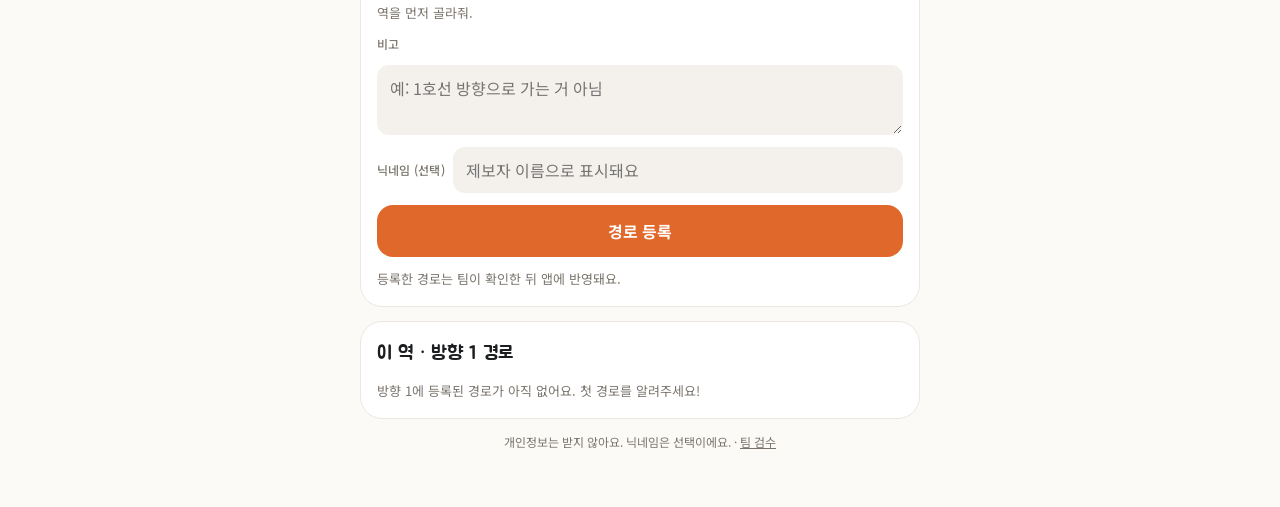
==== commit 68ffa246: "타이머를 하차 문 아래로 이동 Co-Authored-By: Claude Opus 5.5 <noreply@anthropic.com>" ====
--- a/index.html
+++ b/index.html
@@ -7,7 +7,7 @@
 <meta name="description" content="지하철에서 몇 번 칸 몇 번 문으로 내리면 화장실이 제일 가까운지, 같이 기록해 주세요.">
 <link rel="preconnect" href="https://fonts.googleapis.com">
 <link rel="stylesheet" href="https://fonts.googleapis.com/css2?family=Jua&family=Noto+Sans+KR:wght@400;500;700&display=swap">
-<link rel="stylesheet" href="style.css?v=5">
+<link rel="stylesheet" href="style.css?v=6">
 </head>
 <body>
 <div class="wrap">
@@ -47,6 +47,17 @@
   <section class="card" id="editor">
     <h2 id="editorTitle">새 경로</h2>
 
+    <div class="row between">
+      <span class="label">하차 문 (칸 → 문)</span>
+      <span class="door-out" id="doorOut">–</span>
+    </div>
+    <div class="pick" id="carPick"></div>
+    <div class="pick doors" id="doorPick"></div>
+    <div class="row">
+      <span class="label">반대 방향 맞은편 문</span>
+      <input id="opp" class="grow" placeholder="예: 4-4 (몰라도 됨)">
+    </div>
+
     <div class="label">소요 시간 · 문 열릴 때 시작 → 화장실 입구에서 멈춤 (빠른 걸음)</div>
     <div class="watch sticky">
       <span class="clock" id="clock">0:00.0</span>
@@ -57,17 +68,6 @@
       <span class="label">직접 입력</span>
       <input id="min" class="num" inputmode="numeric" placeholder="0"><span class="label">분</span>
       <input id="sec" class="num" inputmode="numeric" placeholder="0"><span class="label">초</span>
-    </div>
-
-    <div class="row between">
-      <span class="label">하차 문 (칸 → 문)</span>
-      <span class="door-out" id="doorOut">–</span>
-    </div>
-    <div class="pick" id="carPick"></div>
-    <div class="pick doors" id="doorPick"></div>
-    <div class="row">
-      <span class="label">반대 방향 맞은편 문</span>
-      <input id="opp" class="grow" placeholder="예: 4-4 (몰라도 됨)">
     </div>
 
     <div class="label">동선</div>
@@ -140,7 +140,7 @@
 <div class="toast" id="toast" role="status"></div>
 
 <script src="config.js"></script>
-<script src="api.js?v=5"></script>
-<script src="index.js?v=5"></script>
+<script src="api.js?v=6"></script>
+<script src="index.js?v=6"></script>
 </body>
 </html>
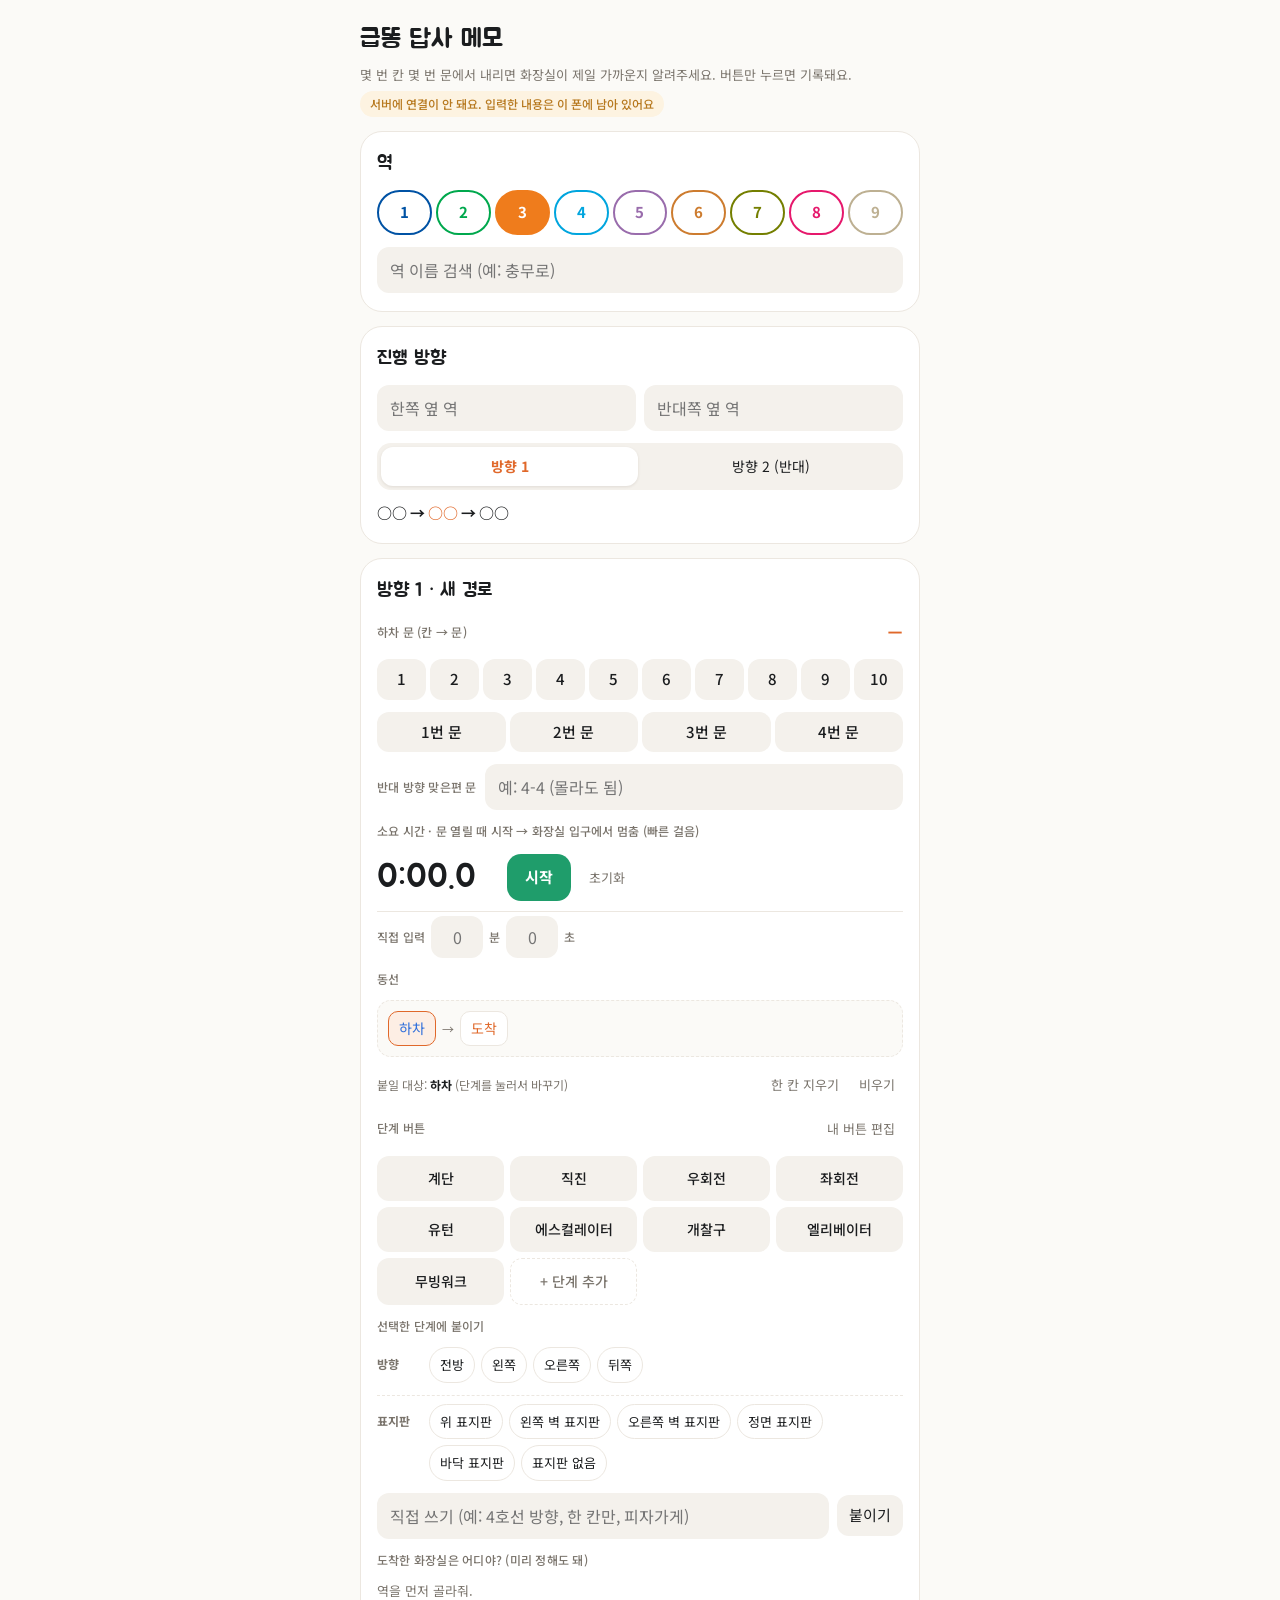
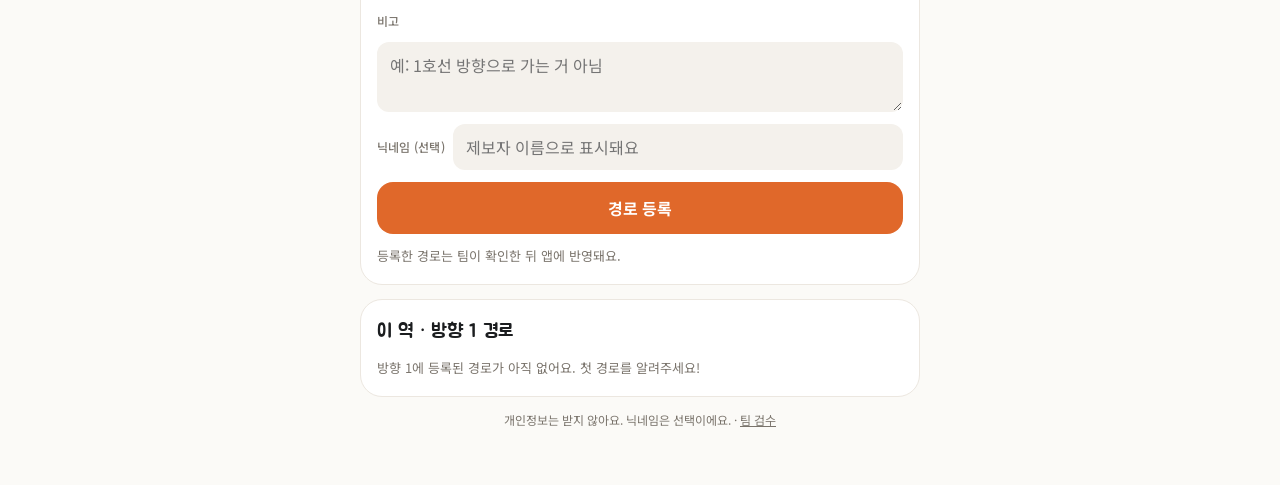
==== commit 96f29192: "단계 버튼은 한 묶음으로, 순서만 자주 쓰는 것부터 Co-Authored-By: Claude Opus 5.5 <noreply@anthropic.com>" ====
--- a/index.html
+++ b/index.html
@@ -7,7 +7,7 @@
 <meta name="description" content="지하철에서 몇 번 칸 몇 번 문으로 내리면 화장실이 제일 가까운지, 같이 기록해 주세요.">
 <link rel="preconnect" href="https://fonts.googleapis.com">
 <link rel="stylesheet" href="https://fonts.googleapis.com/css2?family=Jua&family=Noto+Sans+KR:wght@400;500;700&display=swap">
-<link rel="stylesheet" href="style.css?v=6">
+<link rel="stylesheet" href="style.css?v=7">
 </head>
 <body>
 <div class="wrap">
@@ -140,7 +140,7 @@
 <div class="toast" id="toast" role="status"></div>
 
 <script src="config.js"></script>
-<script src="api.js?v=6"></script>
-<script src="index.js?v=6"></script>
+<script src="api.js?v=7"></script>
+<script src="index.js?v=7"></script>
 </body>
 </html>
--- a/style.css
+++ b/style.css
@@ -92,8 +92,7 @@
 .modtag{flex:none;width:44px;font-size:12px;font-weight:700;color:var(--muted);padding-top:8px}
 .modgroup .mods{flex:1;min-width:0}
 .modgroup + .modgroup{border-top:1px dashed var(--line);padding-top:8px}
-.acts .sep{grid-column:1/-1;font-size:12px;color:var(--muted);padding-top:4px}
-.acts .minor{font-size:13px;padding:10px 4px;color:var(--muted)}
+
 .list{display:flex;flex-direction:column;gap:8px}
 .item{border:1.5px solid var(--line);border-radius:14px;padding:10px 12px;display:flex;gap:6px;align-items:flex-start;flex-wrap:wrap}
 .item .t{flex:1;min-width:0;font-size:13px;white-space:pre-wrap;word-break:keep-all;overflow-wrap:anywhere}
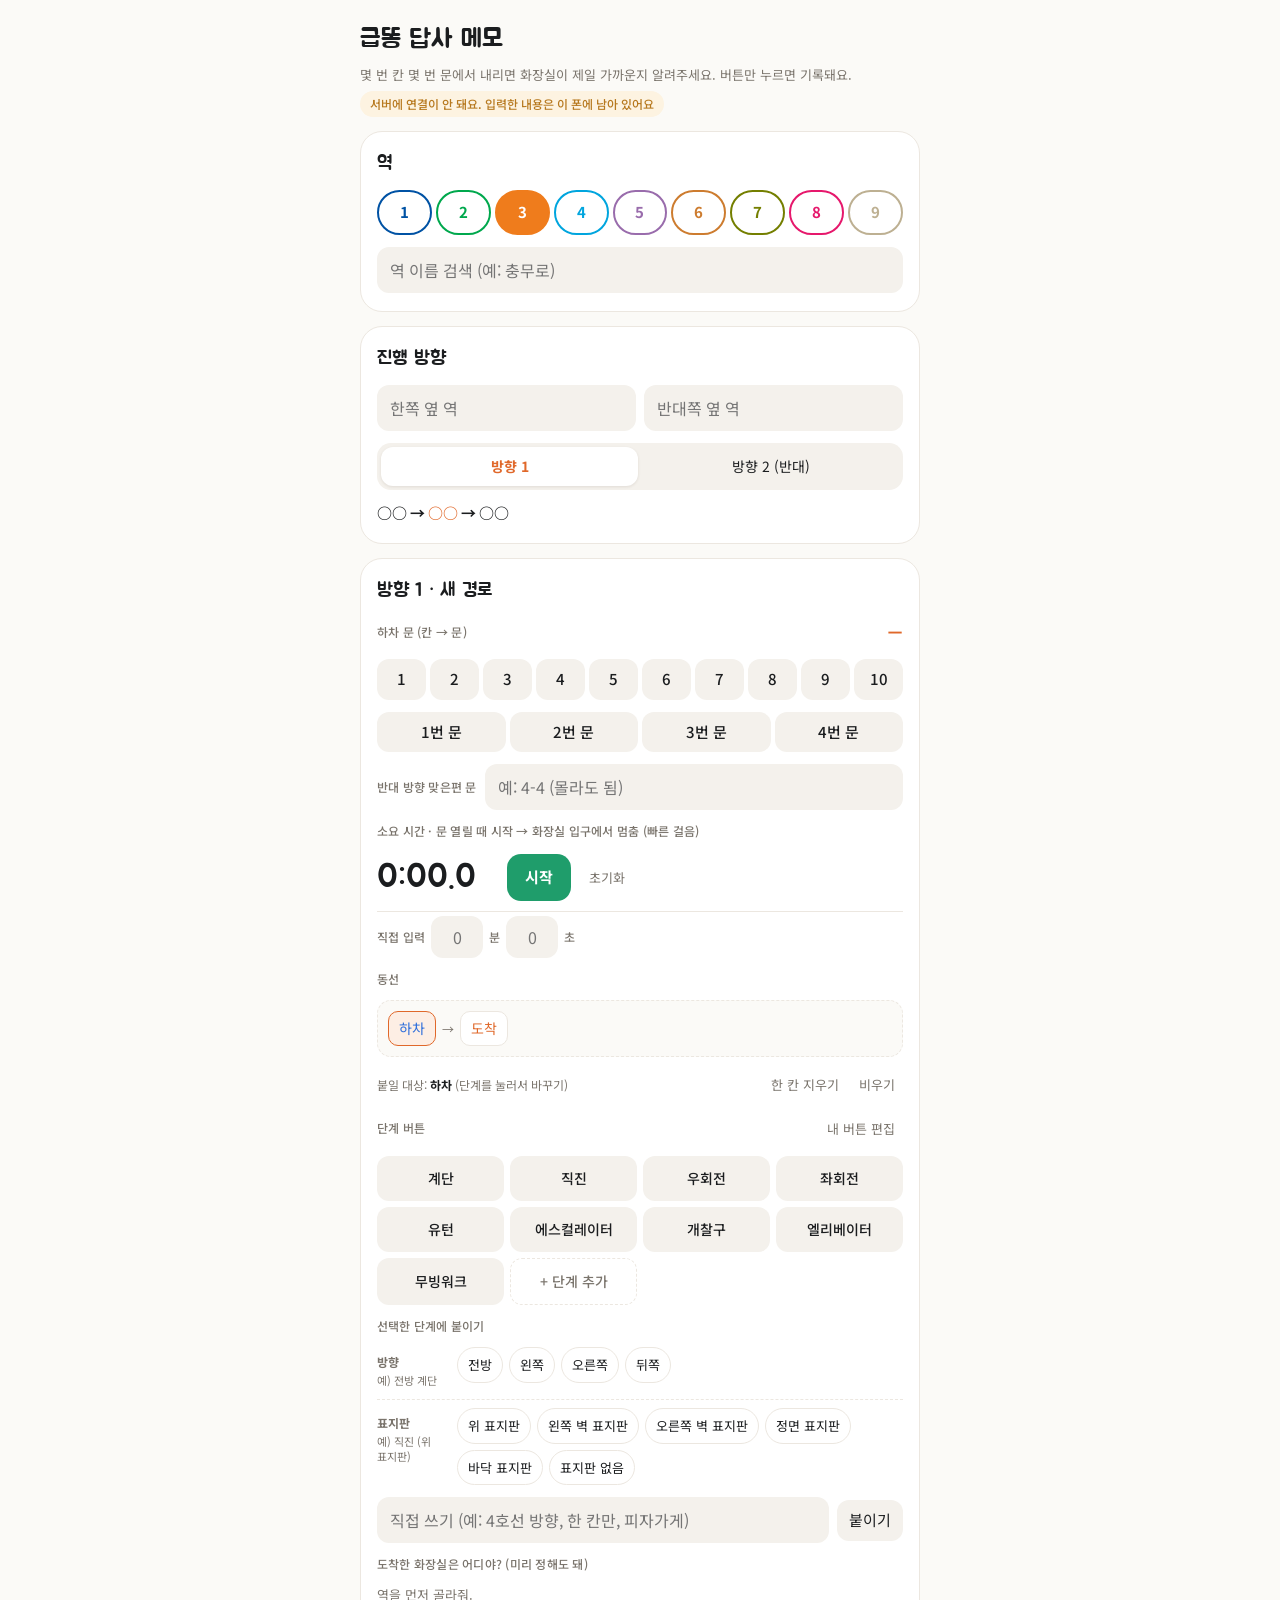
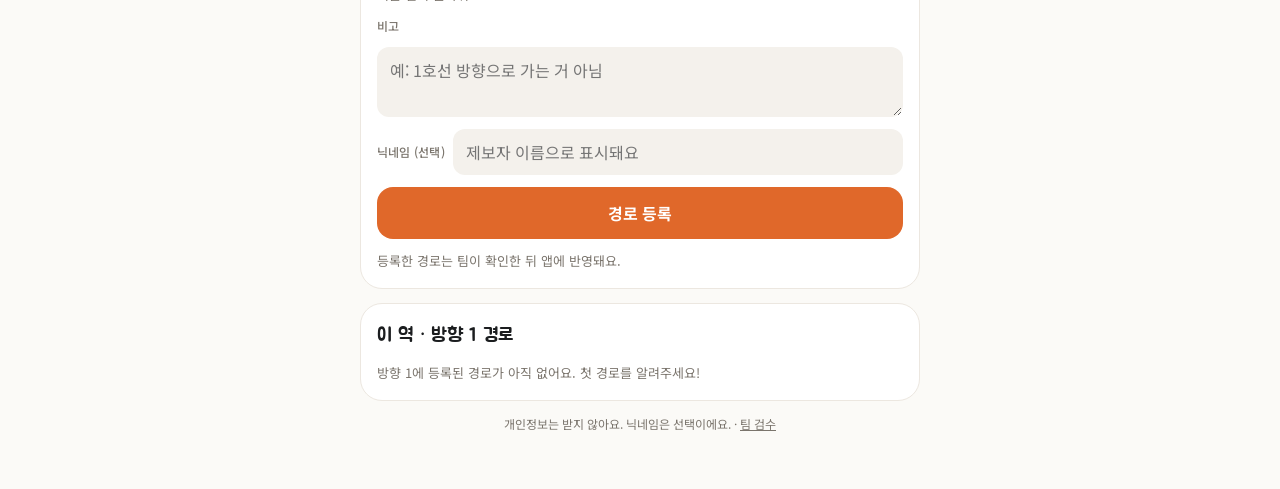
==== commit b98dc529: "방향·표지판 붙이기에 예시 표시 Co-Authored-By: Claude Opus 5.5 <noreply@anthropic.com>" ====
--- a/index.html
+++ b/index.html
@@ -7,7 +7,7 @@
 <meta name="description" content="지하철에서 몇 번 칸 몇 번 문으로 내리면 화장실이 제일 가까운지, 같이 기록해 주세요.">
 <link rel="preconnect" href="https://fonts.googleapis.com">
 <link rel="stylesheet" href="https://fonts.googleapis.com/css2?family=Jua&family=Noto+Sans+KR:wght@400;500;700&display=swap">
-<link rel="stylesheet" href="style.css?v=7">
+<link rel="stylesheet" href="style.css?v=8">
 </head>
 <body>
 <div class="wrap">
@@ -92,8 +92,8 @@
     </div>
 
     <div class="label">선택한 단계에 붙이기</div>
-    <div class="modgroup"><span class="modtag">방향</span><div class="mods" id="preMods"></div></div>
-    <div class="modgroup"><span class="modtag">표지판</span><div class="mods" id="signMods"></div></div>
+    <div class="modgroup"><span class="modtag">방향<small>예) 전방 계단</small></span><div class="mods" id="preMods"></div></div>
+    <div class="modgroup"><span class="modtag">표지판<small>예) 직진 (위 표지판)</small></span><div class="mods" id="signMods"></div></div>
     <div class="row">
       <input id="custom" class="grow" placeholder="직접 쓰기 (예: 4호선 방향, 한 칸만, 피자가게)" maxlength="30">
       <button id="addCustom">붙이기</button>
@@ -140,7 +140,7 @@
 <div class="toast" id="toast" role="status"></div>
 
 <script src="config.js"></script>
-<script src="api.js?v=7"></script>
-<script src="index.js?v=7"></script>
+<script src="api.js?v=8"></script>
+<script src="index.js?v=8"></script>
 </body>
 </html>
--- a/style.css
+++ b/style.css
@@ -89,7 +89,8 @@
 .manual-time{gap:6px}
 .manual-time input.num{width:52px;padding:8px 6px}
 .modgroup{display:flex;gap:8px;align-items:flex-start}
-.modtag{flex:none;width:44px;font-size:12px;font-weight:700;color:var(--muted);padding-top:8px}
+.modtag{flex:none;width:72px;font-size:12px;font-weight:700;color:var(--muted);padding-top:6px;display:flex;flex-direction:column;gap:2px}
+.modtag small{font-weight:400;font-size:11px;line-height:1.3;word-break:keep-all}
 .modgroup .mods{flex:1;min-width:0}
 .modgroup + .modgroup{border-top:1px dashed var(--line);padding-top:8px}
 
